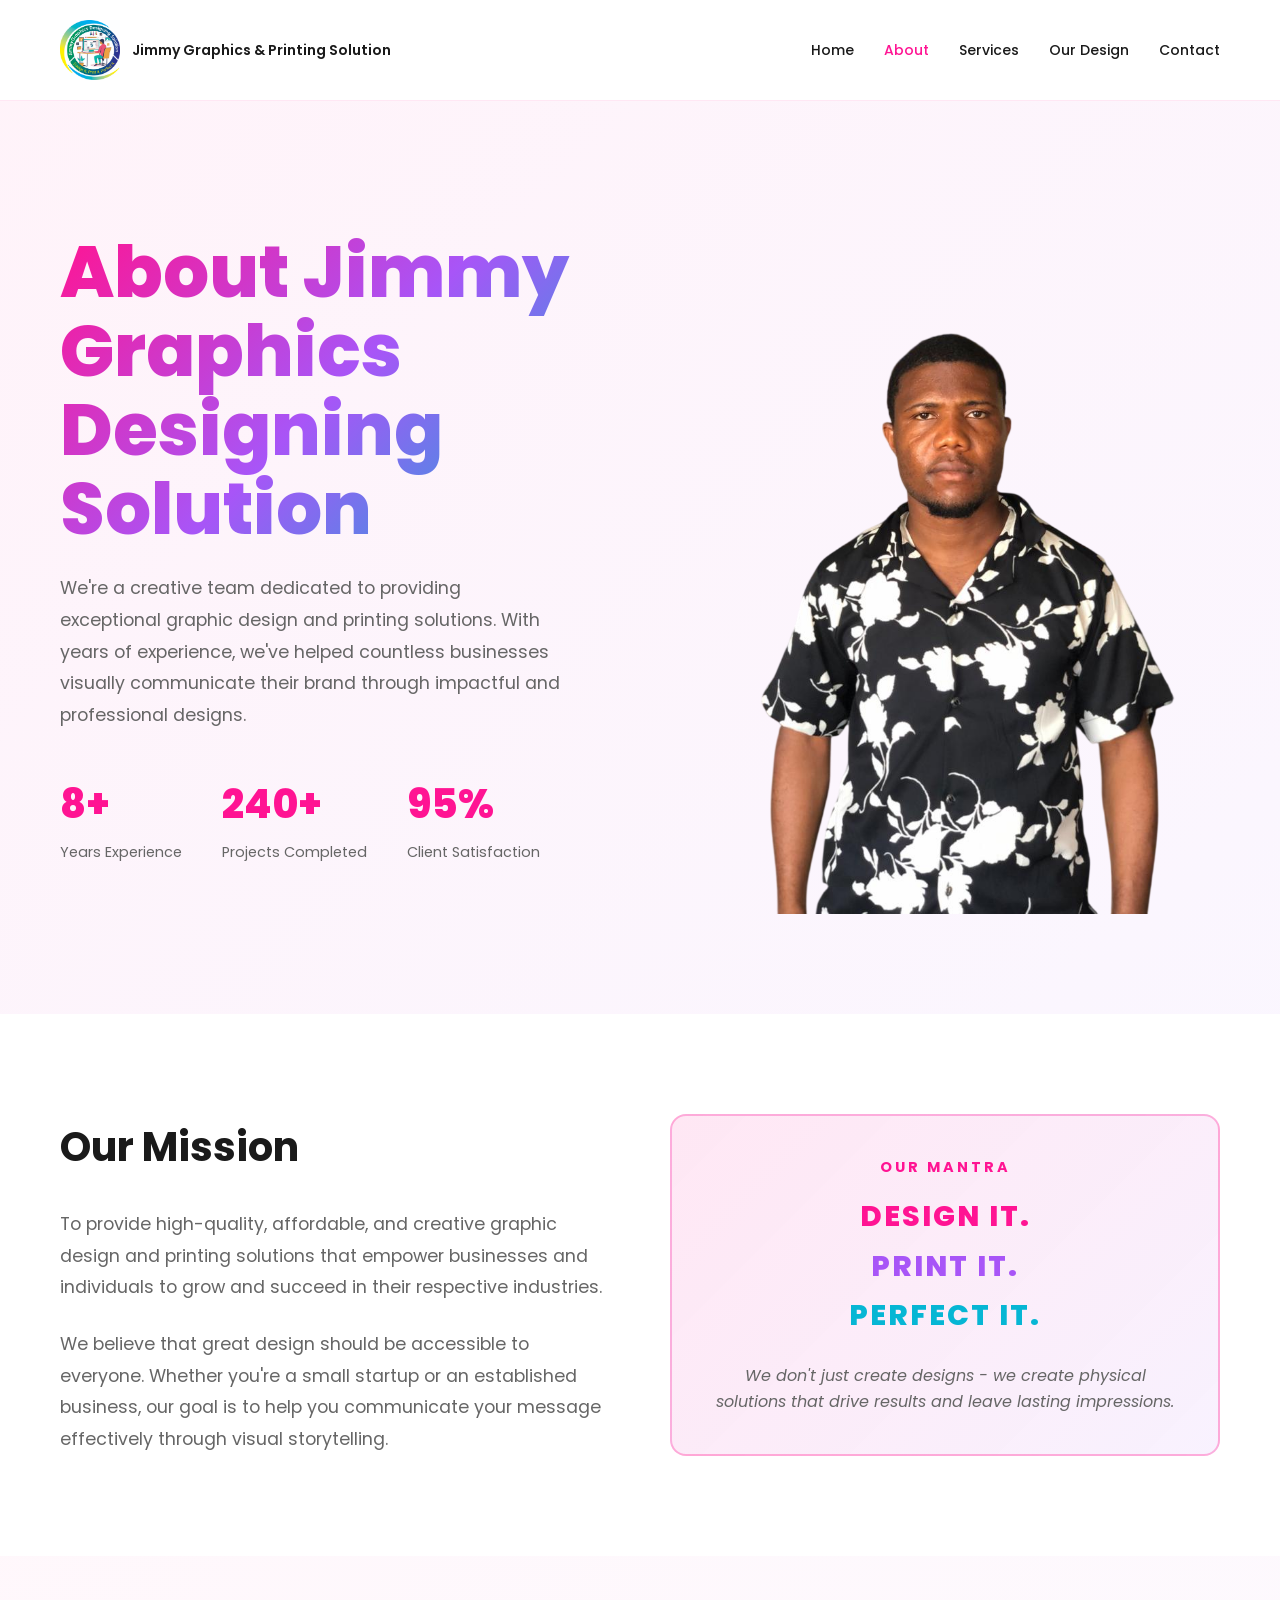
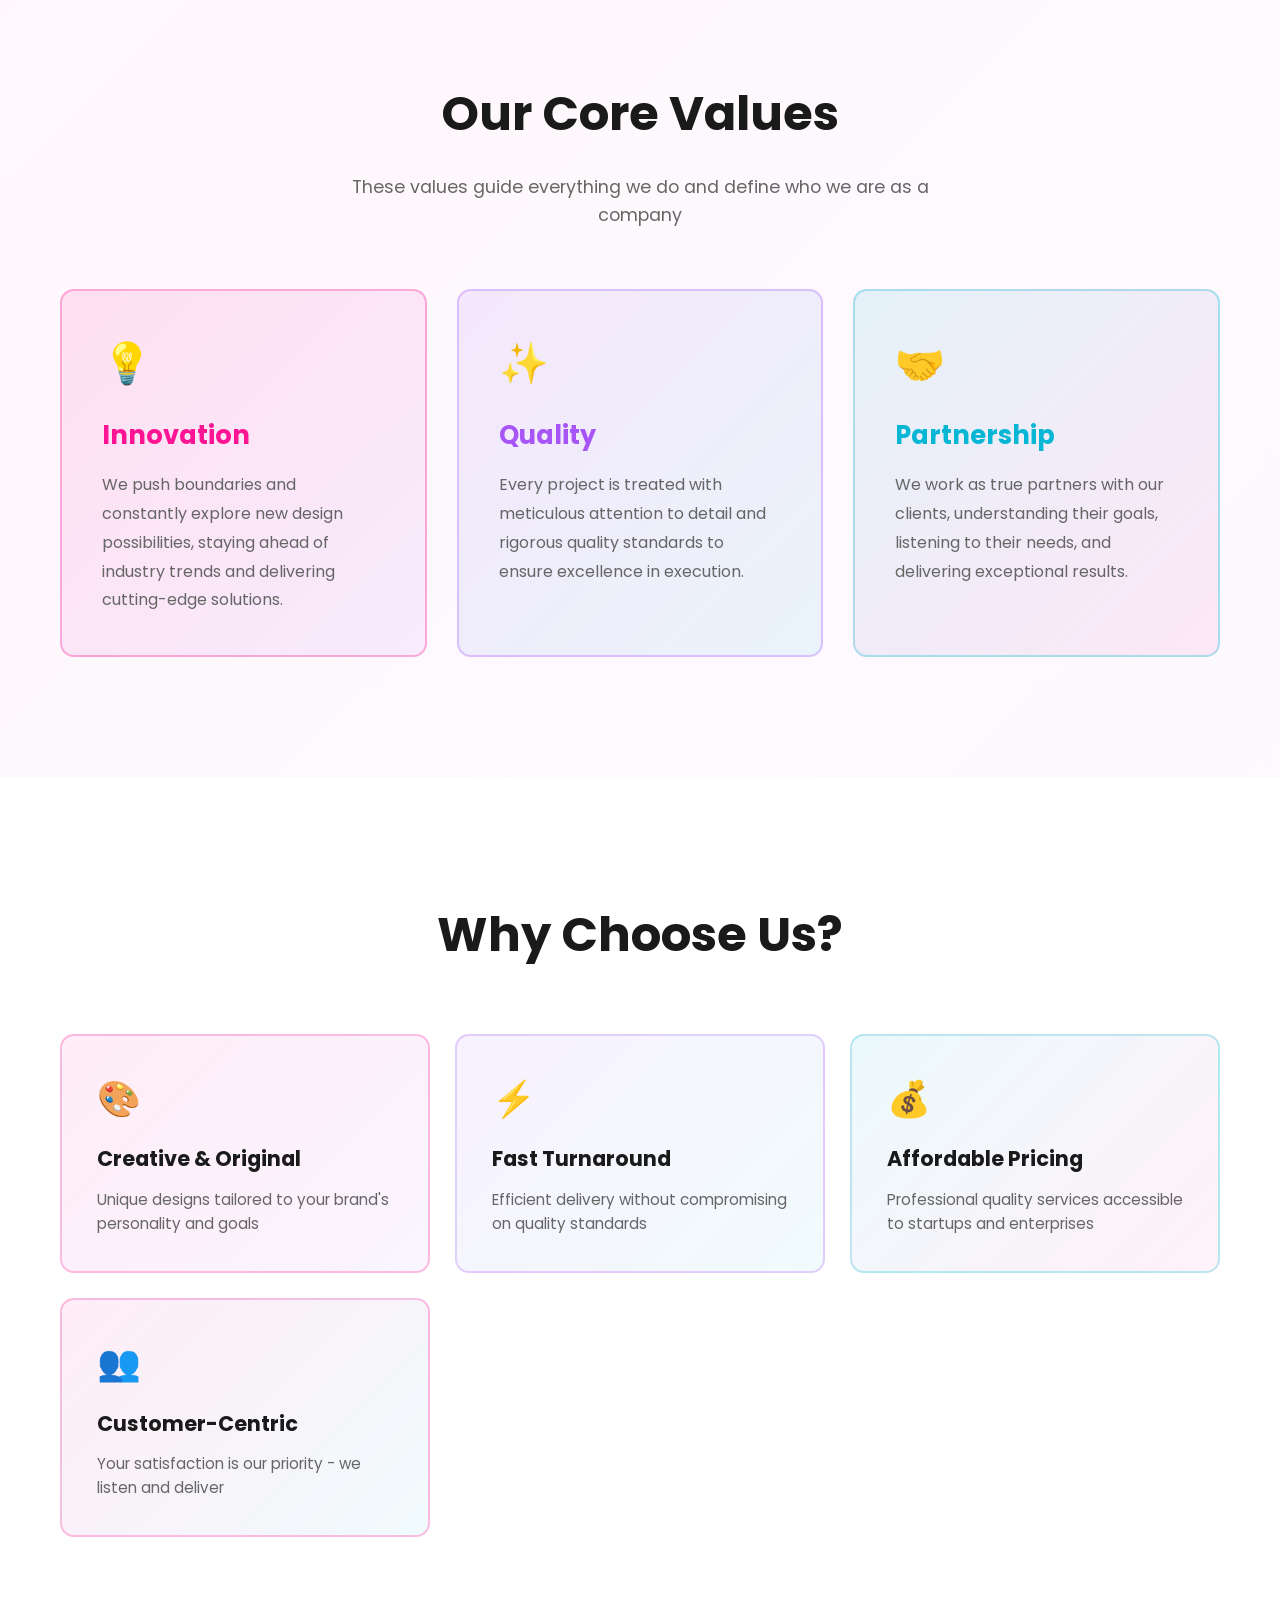
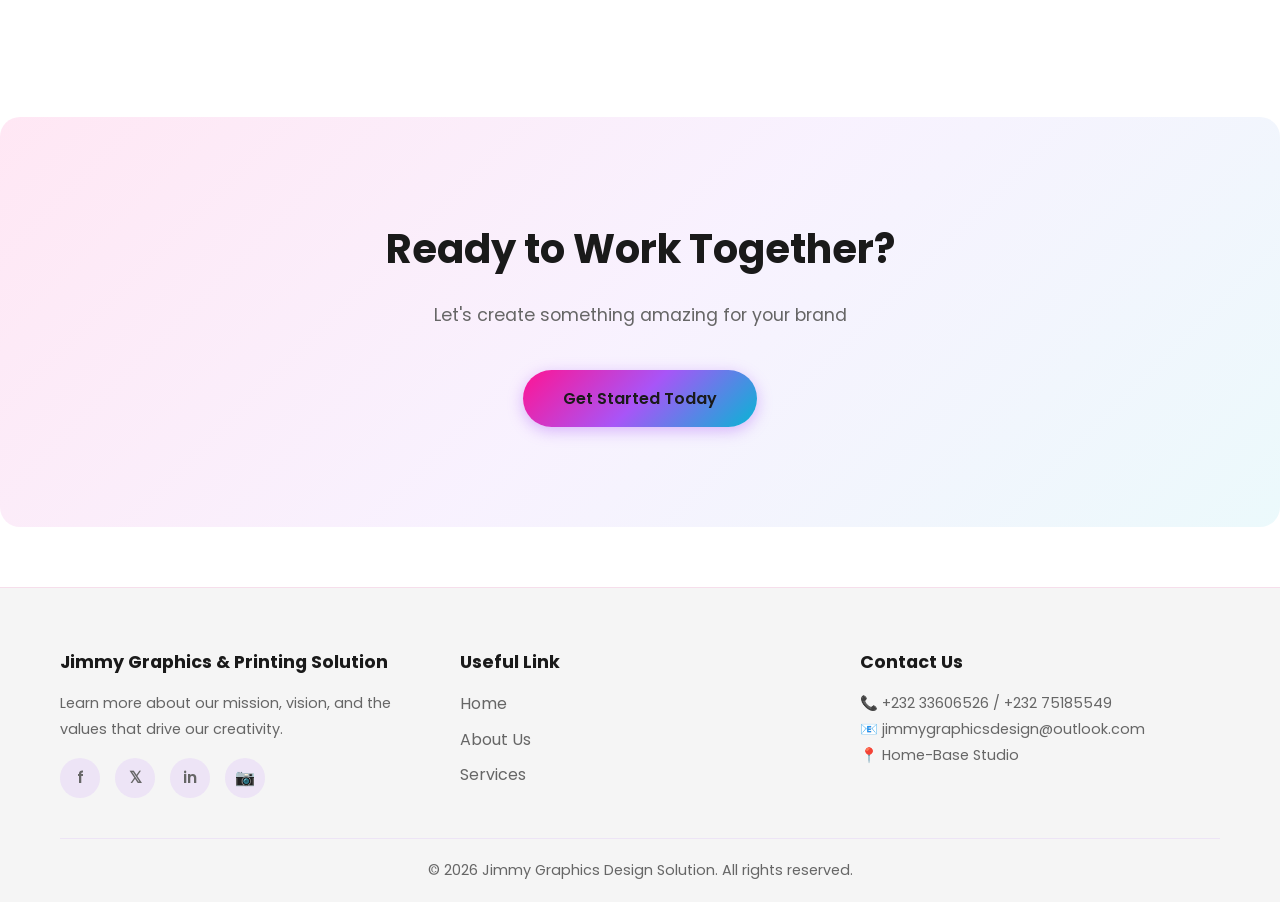
==== about.html @ 613e9c8d "update" ====
<!DOCTYPE html>
<html lang="en">
<head>
    <meta charset="UTF-8" />
    <meta name="viewport" content="width=device-width, initial-scale=1.0" />
    <title>About Us - Jimmy Graphics Designing Solution</title>
    <link rel="stylesheet" href="css/style.css" />
     <link rel="shortcut icon" href="images/favicon.ico" type="image/x-icon">
</head>
<body>
    <!-- Header -->
    <header class="header">
        <div class="container nav-container">
            <div style="display: flex; align-items: center; gap: 12px;">
                <a href="home.html" class="logo"><img src="images/Logo.jpeg" alt="Jimmy Graphics Designing Solution" style="height: 60px; width: auto;"></a>
                <span style="font-weight: 600; font-size: 14px; color: var(--text-light);">Jimmy Graphics & Printing Solution</span>
            </div>
            <nav>
                <ul class="nav-links">
                    <li><a href="home.html">Home</a></li>
                    <li><a href="about.html" class="active">About</a></li>
                    <li><a href="services.html">Services</a></li>
                    <li><a href="Our Design.html">Our Design</a></li>
                    <li><a href="contact.html">Contact</a></li>
                </ul>
            </nav>
            <div class="hamburger">
                <span></span>
                <span></span>
                <span></span>
            </div>
        </div>
    </header>

    <main>
        <!-- About Hero Section -->
        <section class="hero bg-gradient-soft">
            <div class="container hero-container">
                <div class="hero-content">
                    <h1 class="logo" style="-webkit-text-fill-color: transparent;">About Jimmy Graphics Designing Solution</h1>
                    <p>We're a creative team dedicated to providing exceptional graphic design and printing solutions. With years of experience, we've helped countless businesses visually communicate their brand through impactful and professional designs.</p>
                    <div class="hero-stats">
                        <div class="stat">
                            <span class="stat-number">8+</span>
                            <span class="stat-label">Years Experience</span>
                        </div>
                        <div class="stat">
                            <span class="stat-number">240+</span>
                            <span class="stat-label">Projects Completed</span>
                        </div>
                        <div class="stat">
                            <span class="stat-number">95%</span>
                            <span class="stat-label">Client Satisfaction</span>
                        </div>
                    </div>
                </div>
                <div class="hero-image" style="animation: bounce 3s ease-in-out infinite;">
                    <img src="images/about.png" alt="Happy Client">
                                    <style>
                    @keyframes bounce {
                        0%, 100% { transform: translateY(0); }
                        50% { transform: translateY(-20px); }
                    }
                </style>
                </div>
            </div>
        </section>

        <!-- Mission & Vision Section -->
        <section class="section-padding">
            <div class="container">
                <div class="grid-2-col">
                    <div>
                        <h2 style="font-size: 2.5rem; margin-bottom: 30px; color: var(--text-light);">Our Mission</h2>
                        <p style="color: var(--text-muted); font-size: 1.1rem; line-height: 1.8; margin-bottom: 25px;">To provide high-quality, affordable, and creative graphic design and printing solutions that empower businesses and individuals to grow and succeed in their respective industries.</p>
                        <p style="color: var(--text-muted); font-size: 1.1rem; line-height: 1.8;">We believe that great design should be accessible to everyone. Whether you're a small startup or an established business, our goal is to help you communicate your message effectively through visual storytelling.</p>
                    </div>
                    <div class="about-card-1 card-vibrant" style="text-align: center;">
                        <span style="color: #ff1493; font-weight: 700; text-transform: uppercase; font-size: 0.9rem; letter-spacing: 3px; display: block; margin-bottom: 20px;">Our Mantra</span>
                        <div class="mantra-container">
                            <div class="mantra-item" style="color: #ff1493;">Design it.</div>
                            <div class="mantra-item" style="color: #a855f7;">Print it.</div>
                            <div class="mantra-item" style="color: #06b6d4;">Perfect it.</div>
                        </div>
                        <p style="margin-top: 30px; color: var(--text-muted); font-style: italic;">We don't just create designs - we create physical solutions that drive results and leave lasting impressions.</p>
                    </div>
                </div>
            </div>
        </section>

        <!-- Values Section -->
        <section style="padding: 120px 0; background: linear-gradient(135deg, rgba(255, 20, 147, 0.03), rgba(168, 85, 247, 0.03));">
            <div class="container">
                <h2 style="font-size: 3rem; margin-bottom: 20px; text-align: center; color: var(--text-light);">Our Core Values</h2>
                <p style="text-align: center; color: var(--text-muted); font-size: 1.1rem; max-width: 600px; margin: 0 auto 60px;">These values guide everything we do and define who we are as a company</p>
                <div style="display: grid; grid-template-columns: repeat(auto-fit, minmax(320px, 1fr)); gap: 30px;">
                    <div style="padding: 40px; background: linear-gradient(135deg, rgba(255, 20, 147, 0.1), rgba(168, 85, 247, 0.08)); border: 2px solid rgba(255, 20, 147, 0.3); border-radius: 14px;">
                        <div style="font-size: 2.5rem; margin-bottom: 20px;">💡</div>
                        <h3 style="font-size: 1.6rem; margin-bottom: 15px; color: #ff1493; font-weight: 700;">Innovation</h3>
                        <p style="color: var(--text-muted); line-height: 1.8;">We push boundaries and constantly explore new design possibilities, staying ahead of industry trends and delivering cutting-edge solutions.</p>
                    </div>
                    <div style="padding: 40px; background: linear-gradient(135deg, rgba(168, 85, 247, 0.1), rgba(6, 182, 212, 0.08)); border: 2px solid rgba(168, 85, 247, 0.3); border-radius: 14px;">
                        <div style="font-size: 2.5rem; margin-bottom: 20px;">✨</div>
                        <h3 style="font-size: 1.6rem; margin-bottom: 15px; color: #a855f7; font-weight: 700;">Quality</h3>
                        <p style="color: var(--text-muted); line-height: 1.8;">Every project is treated with meticulous attention to detail and rigorous quality standards to ensure excellence in execution.</p>
                    </div>
                    <div style="padding: 40px; background: linear-gradient(135deg, rgba(6, 182, 212, 0.1), rgba(255, 20, 147, 0.08)); border: 2px solid rgba(6, 182, 212, 0.3); border-radius: 14px;">
                        <div style="font-size: 2.5rem; margin-bottom: 20px;">🤝</div>
                        <h3 style="font-size: 1.6rem; margin-bottom: 15px; color: #06b6d4; font-weight: 700;">Partnership</h3>
                        <p style="color: var(--text-muted); line-height: 1.8;">We work as true partners with our clients, understanding their goals, listening to their needs, and delivering exceptional results.</p>
                    </div>
                </div>
            </div>
        </section>

        <!-- Why Choose Us Section -->
        <section style="padding: 120px 0;">
            <div class="container">
                <h2 style="font-size: 3rem; margin-bottom: 60px; text-align: center; color: var(--text-light);">Why Choose Us?</h2>
                <div style="display: grid; grid-template-columns: repeat(auto-fit, minmax(280px, 1fr)); gap: 25px;">
                    <div style="padding: 35px; background: linear-gradient(135deg, rgba(255, 20, 147, 0.08), rgba(168, 85, 247, 0.06)); border: 2px solid rgba(255, 20, 147, 0.25); border-radius: 14px; transition: all 0.3s ease;" class="benefit-card">
                        <div style="font-size: 2.2rem; margin-bottom: 15px;">🎨</div>
                        <h3 style="font-size: 1.3rem; margin-bottom: 12px; color: var(--text-light); font-weight: 700;">Creative & Original</h3>
                        <p style="color: var(--text-muted); font-size: 0.95rem;">Unique designs tailored to your brand's personality and goals</p>
                    </div>
                    <div style="padding: 35px; background: linear-gradient(135deg, rgba(168, 85, 247, 0.08), rgba(6, 182, 212, 0.06)); border: 2px solid rgba(168, 85, 247, 0.25); border-radius: 14px; transition: all 0.3s ease;" class="benefit-card">
                        <div style="font-size: 2.2rem; margin-bottom: 15px;">⚡</div>
                        <h3 style="font-size: 1.3rem; margin-bottom: 12px; color: var(--text-light); font-weight: 700;">Fast Turnaround</h3>
                        <p style="color: var(--text-muted); font-size: 0.95rem;">Efficient delivery without compromising on quality standards</p>
                    </div>
                    <div style="padding: 35px; background: linear-gradient(135deg, rgba(6, 182, 212, 0.08), rgba(255, 20, 147, 0.06)); border: 2px solid rgba(6, 182, 212, 0.25); border-radius: 14px; transition: all 0.3s ease;" class="benefit-card">
                        <div style="font-size: 2.2rem; margin-bottom: 15px;">💰</div>
                        <h3 style="font-size: 1.3rem; margin-bottom: 12px; color: var(--text-light); font-weight: 700;">Affordable Pricing</h3>
                        <p style="color: var(--text-muted); font-size: 0.95rem;">Professional quality services accessible to startups and enterprises</p>
                    </div>
                    <div style="padding: 35px; background: linear-gradient(135deg, rgba(255, 20, 147, 0.08), rgba(6, 182, 212, 0.06)); border: 2px solid rgba(255, 20, 147, 0.25); border-radius: 14px; transition: all 0.3s ease;" class="benefit-card">
                        <div style="font-size: 2.2rem; margin-bottom: 15px;">👥</div>
                        <h3 style="font-size: 1.3rem; margin-bottom: 12px; color: var(--text-light); font-weight: 700;">Customer-Centric</h3>
                        <p style="color: var(--text-muted); font-size: 0.95rem;">Your satisfaction is our priority - we listen and deliver</p>
                    </div>
                </div>
            </div>
        </section>

        <!-- CTA Section -->
        <section style="padding: 100px 0; background: linear-gradient(135deg, rgba(255, 20, 147, 0.1), rgba(168, 85, 247, 0.08), rgba(6, 182, 212, 0.08)); border-radius: 20px; margin: 60px 0;">
            <div class="container" style="text-align: center;">
                <h2 style="font-size: 2.5rem; margin-bottom: 20px; color: var(--text-light);">Ready to Work Together?</h2>
                <p style="color: var(--text-muted); font-size: 1.1rem; margin-bottom: 40px;">Let's create something amazing for your brand</p>
                <a href="contact.html" class="btn btn-primary" style="padding: 16px 40px; font-size: 1rem;">Get Started Today</a>
            </div>
        </section>

        <style>
            .benefit-card:hover {
                transform: translateY(-8px);
                box-shadow: 0 15px 40px rgba(168, 85, 247, 0.15);
            }
        </style>
    </main>

    <!-- Footer -->
    <footer class="footer">
        <div class="container">
            <div class="footer-content">
                <div class="footer-section">
                    <h4>Jimmy Graphics & Printing Solution</h4>
                    <p>Learn more about our mission, vision, and the values that drive our creativity.</p>
                    <div class="social-links">
                        <a href="https://www.facebook.com/share/17SRiYY8ro/?mibextid=wwXIfr" title="Facebook" target="_blank">f</a>
                        <a href="#" title="Twitter">𝕏</a>
                        <a href="#" title="LinkedIn">in</a>
                        <a href="#" title="Instagram">📷</a>
                    </div>
                </div>
                <div class="footer-section">
                    <h4>Useful Link</h4>
                    <ul>
                        <li><a href="home.html">Home</a></li>
                        <li><a href="about.html">About Us</a></li>
                        <li><a href="services.html">Services</a></li>
                    </ul>
                </div>
                <div class="footer-section">
                    <h4>Contact Us</h4>
                    <p>📞 +232 33606526 / +232 75185549<br>📧 jimmygraphicsdesign@outlook.com <br>📍 Home-Base Studio</p>
                </div>
            </div>
            <div class="footer-bottom">
                <p>&copy; 2026 Jimmy Graphics Design Solution. All rights reserved.</p>
            </div>
        </div>
    </footer>

    <script src="js/script.js"></script>
</body>
</html>
---- css/style.css ----
@import url("https://fonts.googleapis.com/css2?family=Poppins:wght@300;400;500;600;700;800&display=swap");

html {
  scroll-behavior: smooth;
}

:root {
  --primary-pink: #ff1493;
  --primary-purple: #a855f7;
  --dark-bg: #ffffff;
  --dark-bg-secondary: #f5f5f5;
  --text-light: #1a1a1a;
  --text-muted: #666666;
  --gradient-primary: linear-gradient(135deg, #ff1493, #a855f7, #06b6d4);
  --gradient-primary: linear-gradient(135deg, #ff1493, #a855f7, #06b6d4);
  --shadow-md: 0 10px 30px rgba(168, 85, 247, 0.15);
  --radius-md: 12px;
  --radius-lg: 20px;
  --radius-full: 9999px;
  --transition: all 0.3s ease;
}

* {
  margin: 0;
  padding: 0;
  box-sizing: border-box;
}

body {
  font-family: "Poppins", sans-serif;
  background-color: var(--dark-bg);
  color: var(--text-light);
  line-height: 1.6;
  overflow-x: hidden;
}

a {
  text-decoration: none;
  color: inherit;
  transition: var(--transition);
}

ul,
li {
  list-style: none;
}

img {
  max-width: 100%;
  height: auto;
  display: block;
}

.container {
  max-width: 1200px;
  margin: 0 auto;
  padding: 0 20px;
}

/* Buttons */
.btn {
  display: inline-block;
  padding: 12px 30px;
  border-radius: var(--radius-full);
  font-weight: 600;
  cursor: pointer;
  border: none;
  transition: var(--transition);
  text-align: center;
  font-size: 14px;
}

.btn-primary {
  background: var(--gradient-primary);
  color: var(--white);
  box-shadow: 0 4px 15px rgba(168, 85, 247, 0.4);
}

.btn-primary:hover {
  transform: translateY(-2px);
  box-shadow: 0 6px 25px rgba(168, 85, 247, 0.6);
}

/* Header */
.header {
  background-color: var(--dark-bg);
  padding: 20px 0;
  position: sticky;
  top: 0;
  z-index: 1000;
  border-bottom: 1px solid rgba(255, 20, 147, 0.1);
}

.nav-container {
  display: flex;
  justify-content: space-between;
  align-items: center;
}

.logo {
  font-size: 28px;
  font-weight: 800;
  background: var(--gradient-primary);
  -webkit-background-clip: text;
  -webkit-text-fill-color: transparent;
  background-clip: text;
}

.logo img {
  height: 60px;
  width: auto;
  display: block;
  transition: var(--transition);
}

.logo:hover img {
  transform: scale(1.05);
}

nav ul {
  display: flex;
  gap: 30px;
  align-items: center;
}

nav a {
  color: var(--text-light);
  font-weight: 500;
  transition: var(--transition);
  font-size: 14px;
}

nav a:hover,
nav a.active {
  color: var(--primary-pink);
}

.hamburger {
  display: none;
  flex-direction: column;
  gap: 6px;
  cursor: pointer;
}

.hamburger span {
  width: 25px;
  height: 3px;
  background: var(--text-light);
  border-radius: 2px;
  transition: var(--transition);
}

@media (max-width: 768px) {
  .hamburger {
    display: flex;
    z-index: 2001;
  }

  .hamburger.active span:nth-child(1) {
    transform: translateY(9px) rotate(45deg);
  }

  .hamburger.active span:nth-child(2) {
    opacity: 0;
  }

  .hamburger.active span:nth-child(3) {
    transform: translateY(-9px) rotate(-45deg);
  }

  nav {
    position: fixed;
    top: 0;
    left: 0;
    width: 100%;
    height: 100vh;
    background: var(--gradient-primary);
    clip-path: circle(0% at top right);
    transition: clip-path 0.6s cubic-bezier(0.77, 0, 0.175, 1);
    display: flex;
    justify-content: center;
    align-items: center;
    z-index: 2000;
  }

  nav.active {
    clip-path: circle(150% at top right);
  }

  nav ul {
    flex-direction: column;
    gap: 30px;
    text-align: center;
  }

  nav a {
    color: #ffffff;
    font-size: 2rem;
    font-weight: 700;
    opacity: 0;
    transform: translateY(20px);
    transition: all 0.4s ease;
  }

  nav.active a {
    opacity: 1;
    transform: translateY(0);
  }

  nav.active li:nth-child(1) a {
    transition-delay: 0.2s;
  }

  nav.active li:nth-child(2) a {
    transition-delay: 0.3s;
  }

  nav.active li:nth-child(3) a {
    transition-delay: 0.4s;
  }

  nav.active li:nth-child(4) a {
    transition-delay: 0.5s;
  }

  nav.active li:nth-child(5) a {
    transition-delay: 0.6s;
  }
}

/* Hero Section */
.hero {
  position: relative;
  padding: 80px 0 100px;
  overflow: hidden;
}

.hero-container {
  display: flex;
  align-items: center;
  gap: 60px;
}

.hero-content {
  flex: 1;
}

.hero-content h1 {
  font-size: 4.5rem;
  font-weight: 800;
  line-height: 1.1;
  margin-bottom: 25px;
  color: var(--white);
}

.hero-content h1 span {
  background: var(--gradient-primary);
  -webkit-background-clip: text;
  -webkit-text-fill-color: transparent;
  background-clip: text;
}

.hero-content p {
  font-size: 1.1rem;
  color: var(--text-muted);
  margin-bottom: 30px;
  max-width: 500px;
  line-height: 1.8;
}

.hero-stats {
  display: flex;
  gap: 40px;
  margin-top: 40px;
}

.stat {
  display: flex;
  flex-direction: column;
}

.stat-number {
  font-size: 2.5rem;
  font-weight: 800;
  color: var(--primary-pink);
}

.stat-label {
  color: var(--text-muted);
  font-size: 0.9rem;
  margin-top: 5px;
}

.hero-image {
  flex: 1;
  position: relative;
  display: flex;
  justify-content: center;
  align-items: center;
}

.colorful-head {
  width: 300px;
  height: 300px;
  background: linear-gradient(135deg, #ff1493 0%, #a855f7 50%, #06b6d4 100%);
  border-radius: 50%;
  filter: blur(1px);
  animation: float 6s ease-in-out infinite;
  box-shadow: 0 0 80px rgba(168, 85, 247, 0.5), 0 0 160px rgba(255, 20, 147, 0.3);
}

@keyframes float {

  0%,
  100% {
    transform: translateY(0);
  }

  50% {
    transform: translateY(-30px);
  }
}

@media (max-width: 1024px) {
  .hero-container {
    flex-direction: column-reverse;
    gap: 40px;
  }

  .hero-content h1 {
    font-size: 3rem;
  }

  .colorful-head {
    width: 250px;
    height: 250px;
  }
}

/* Services Nav */
.services-nav {
  padding: 40px 0;
  border-top: 1px solid rgba(255, 20, 147, 0.1);
  border-bottom: 1px solid rgba(255, 20, 147, 0.1);
}

.nav-items {
  display: flex;
  justify-content: center;
  flex-wrap: wrap;
  gap: 20px;
}

.nav-item {
  color: var(--text-muted);
  font-weight: 500;
  font-size: 14px;
  padding: 8px 16px;
  border-radius: var(--radius-full);
  cursor: pointer;
  transition: var(--transition);
}

.nav-item.active {
  color: var(--primary-pink);
  background: rgba(255, 20, 147, 0.1);
}

/* Services Section */
.services {
  padding: 100px 0;
}

.services h2 {
  font-size: 3rem;
  font-weight: 800;
  margin-bottom: 50px;
  text-align: center;
  color: var(--white);
}

.service-card {
  display: grid;
  grid-template-columns: 1fr 1fr;
  gap: 60px;
  align-items: center;
}

.service-content h3 {
  font-size: 2.5rem;
  font-weight: 700;
  margin-bottom: 20px;
  color: var(--white);
}

.service-content p {
  color: var(--text-muted);
  font-size: 1.05rem;
  margin-bottom: 30px;
  line-height: 1.8;
}

.service-features {
  display: flex;
  flex-direction: column;
  gap: 15px;
  margin: 30px 0;
}

.feature {
  display: flex;
  gap: 12px;
  align-items: flex-start;
}

.feature-icon {
  color: var(--primary-pink);
  font-weight: 700;
  font-size: 1.2rem;
  flex-shrink: 0;
}

.feature span {
  color: var(--text-light);
}

.learn-more {
  display: inline-block;
  color: var(--primary-pink);
  font-weight: 600;
  margin-top: 10px;
  transition: var(--transition);
}

.learn-more:hover {
  gap: 5px;
}

.service-image {
  display: flex;
  justify-content: center;
}

.ui-mockup {
  width: 100%;
  max-width: 400px;
  aspect-ratio: 1;
  background: linear-gradient(135deg, #ff1493, #a855f7);
  border-radius: var(--radius-lg);
  position: relative;
  box-shadow: 0 20px 60px rgba(168, 85, 247, 0.3);
}

@media (max-width: 768px) {
  .service-card {
    grid-template-columns: 1fr;
  }
}

/* Stats Section */
.stats-section {
  padding: 80px 0;
  background: rgba(168, 85, 247, 0.05);
  border: 1px solid rgba(168, 85, 247, 0.1);
  border-radius: var(--radius-lg);
  margin: 100px 0;
}

.stats-grid {
  display: grid;
  grid-template-columns: repeat(4, 1fr);
  gap: 30px;
  text-align: center;
}

.stats-item h3 {
  font-size: 2.5rem;
  font-weight: 800;
  background: var(--gradient-primary);
  -webkit-background-clip: text;
  -webkit-text-fill-color: transparent;
  background-clip: text;
  margin-bottom: 10px;
}

.stats-item p {
  color: var(--text-muted);
  font-size: 0.95rem;
}

@media (max-width: 768px) {
  .stats-grid {
    grid-template-columns: repeat(2, 1fr);
  }
}

/* Testimonials */
.testimonials {
  padding: 100px 0;
  background: rgba(108, 99, 255, 0.03);
  /* Soft brand contrast */
  overflow: hidden;
}

.testimonials-header {
  text-align: center;
  margin-bottom: 60px;
}

.testimonials-header h2 {
  font-size: 3rem;
  font-weight: 800;
  color: var(--text-light);
  margin-bottom: 15px;
}

.testimonials-subtitle {
  color: var(--text-muted);
  font-size: 1.1rem;
  max-width: 650px;
  margin: 0 auto;
  line-height: 1.6;
}

/* Animations */
.fade-up {
  opacity: 0;
  transform: translateY(30px);
  transition: all 0.8s cubic-bezier(0.25, 0.46, 0.45, 0.94);
}

.fade-up.visible {
  opacity: 1;
  transform: translateY(0);
}

/* Carousel Layout */
.testimonial-carousel-wrapper {
  position: relative;
  max-width: 1200px;
  margin: 0 auto;
  padding: 0 50px;
}

.carousel-viewport {
  overflow: hidden;
}

.carousel-track {
  display: flex;
  transition: transform 0.6s cubic-bezier(0.645, 0.045, 0.355, 1);
  will-change: transform;
}

.testimonial-card-v2 {
  flex: 0 0 33.333%;
  /* Default Desktop: 3 cards */
  padding: 20px;
  box-sizing: border-box;
  display: flex;
  flex-direction: column;
  transition: transform 0.4s ease;
}

.testimonial-card-v2:hover {
  transform: translateY(-10px);
}

.testimonial-card-v2 .inner {
  background: white;
  padding: 40px 30px;
  border-radius: 24px;
  border: 1px solid rgba(108, 99, 255, 0.1);
  box-shadow: 0 15px 40px rgba(0, 0, 0, 0.05);
  height: 100%;
  display: flex;
  flex-direction: column;
}

/* Card Content Styling */
.testimonial-card-v2 .stars {
  color: #ffb400;
  /* Authority Gold */
  font-size: 1.2rem;
  margin-bottom: 20px;
}

.testimonial-card-v2 .feedback {
  font-size: 1rem;
  line-height: 1.8;
  color: var(--text-light);
  font-style: italic;
  margin-bottom: 25px;
  flex-grow: 1;
}

.client-info {
  display: flex;
  align-items: center;
  gap: 15px;
  border-top: 1px solid rgba(108, 99, 255, 0.08);
  padding-top: 20px;
}

.client-avatar {
  width: 50px;
  height: 50px;
  background: var(--gradient-primary);
  border-radius: 50%;
  display: flex;
  align-items: center;
  justify-content: center;
  font-size: 1.5rem;
  color: white;
  box-shadow: 0 8px 15px rgba(255, 20, 147, 0.2);
  overflow: hidden;
  /* Ensure image doesn't bleed out */
  border: 2px solid white;
  /* Clean border for the photo */
}

.client-avatar img {
  width: 100%;
  height: 100%;
  object-fit: cover;
  /* Professional cropping */
}

.client-details h4 {
  font-size: 1.05rem;
  font-weight: 700;
  color: var(--text-light);
  margin-bottom: 2px;
}

.client-details span {
  font-size: 0.85rem;
  color: var(--text-muted);
  font-weight: 500;
}

/* Navigation Controls */
.carousel-controls {
  margin-top: 40px;
  display: flex;
  align-items: center;
  justify-content: center;
  gap: 30px;
}

.nav-btn {
  width: 50px;
  height: 50px;
  border-radius: 50%;
  border: 1px solid rgba(108, 99, 255, 0.2);
  background: white;
  color: var(--primary-pink);
  font-size: 1.2rem;
  cursor: pointer;
  display: flex;
  align-items: center;
  justify-content: center;
  transition: all 0.3s ease;
  box-shadow: 0 5px 15px rgba(0, 0, 0, 0.05);
}

.nav-btn:hover {
  background: var(--gradient-primary);
  color: white;
  border-color: transparent;
  transform: scale(1.1);
}

.carousel-dots {
  display: flex;
  gap: 12px;
}

.carousel-dot {
  width: 10px;
  height: 10px;
  border-radius: 50%;
  background: rgba(108, 99, 255, 0.2);
  cursor: pointer;
  transition: all 0.3s ease;
}

.carousel-dot.active {
  background: var(--primary-pink);
  width: 30px;
  border-radius: 10px;
}

/* Response Media Queries */
@media (max-width: 1024px) {
  .testimonial-card-v2 {
    flex: 0 0 50%;
    /* Tablet: 2 cards */
  }
}

@media (max-width: 768px) {
  .testimonial-card-v2 {
    flex: 0 0 100%;
    /* Mobile: 1 card */
  }

  .testimonial-carousel-wrapper {
    padding: 0 20px;
  }

  .testimonials-header h2 {
    font-size: 2.2rem;
  }
}

background: linear-gradient(135deg, rgba(255, 20, 147, 0.15), rgba(168, 85, 247, 0.15));
border: 2px solid rgba(168, 85, 247, 0.3);
border-radius: 50%;
display: flex;
align-items: center;
justify-content: center;
font-size: 1.5rem;
flex-shrink: 0;
}

.testimonial-author h4 {
  color: var(--text-light);
  font-size: 0.95rem;
  font-weight: 700;
  margin-bottom: 3px;
}

.testimonial-author p {
  color: var(--text-muted);
  font-size: 0.82rem;
  margin: 0;
  font-style: normal;
}

/* ── Mobile Slider ── */
.testimonial-slider-wrapper {
  position: relative;
}

.testimonial-slider {
  display: flex;
  transition: transform 0.5s cubic-bezier(0.4, 0, 0.2, 1);
  overflow: hidden;
}

.testimonial-slide {
  min-width: 100%;
  padding: 0 5px;
}

/* Slider controls */
.slider-controls {
  display: flex;
  align-items: center;
  justify-content: center;
  gap: 20px;
  margin-top: 30px;
}

.slider-btn {
  width: 46px;
  height: 46px;
  border-radius: 50%;
  background: linear-gradient(135deg, #ff1493, #a855f7);
  color: #fff;
  border: none;
  font-size: 1.3rem;
  cursor: pointer;
  display: flex;
  align-items: center;
  justify-content: center;
  transition: var(--transition);
  box-shadow: 0 4px 15px rgba(168, 85, 247, 0.4);
}

.slider-btn:hover {
  transform: scale(1.1);
  box-shadow: 0 6px 20px rgba(168, 85, 247, 0.6);
}

.slider-dots {
  display: flex;
  gap: 10px;
}

.dot {
  width: 10px;
  height: 10px;
  border-radius: 50%;
  background: rgba(168, 85, 247, 0.25);
  cursor: pointer;
  transition: var(--transition);
}

.dot.active {
  background: #ff1493;
  transform: scale(1.3);
}

/* ── Responsive ── */
@media (max-width: 900px) {
  .desktop-grid {
    grid-template-columns: repeat(2, 1fr);
  }
}

@media (max-width: 640px) {
  .testimonials-header h2 {
    font-size: 2rem;
  }

  /* Switch to slider on mobile */
  .desktop-grid {
    display: none;
  }

  .mobile-slider {
    display: block;
  }
}



/* Footer */
.footer {
  background: var(--dark-bg-secondary);
  border-top: 1px solid rgba(255, 20, 147, 0.1);
  padding: 60px 0 20px;
}

.footer-content {
  display: grid;
  grid-template-columns: repeat(3, 1fr);
  gap: 40px;
  margin-bottom: 40px;
}

.footer-section h4 {
  color: var(--white);
  font-size: 1.1rem;
  margin-bottom: 15px;
}

.footer-section p {
  color: var(--text-muted);
  font-size: 0.9rem;
  line-height: 1.8;
}

.social-links {
  display: flex;
  gap: 15px;
  margin-top: 15px;
}

.social-links a {
  width: 40px;
  height: 40px;
  background: rgba(168, 85, 247, 0.1);
  border-radius: 50%;
  display: flex;
  align-items: center;
  justify-content: center;
  color: var(--primary-pink);
  font-weight: 600;
  transition: var(--transition);
}

.social-links a:hover {
  background: var(--primary-pink);
  color: var(--white);
}

.footer-section ul {
  display: flex;
  flex-direction: column;
  gap: 10px;
}

.footer-section a {
  color: var(--text-muted);
  transition: var(--transition);
}

.footer-section a:hover {
  color: var(--primary-pink);
}

.footer-bottom {
  text-align: center;
  padding-top: 20px;
  border-top: 1px solid rgba(168, 85, 247, 0.1);
  color: var(--text-muted);
  font-size: 0.9rem;
}

@media (max-width: 768px) {
  .footer-content {
    grid-template-columns: 1fr;
  }
}

/* Animations */
@keyframes slideInUp {
  from {
    opacity: 0;
    transform: translateY(30px);
  }

  to {
    opacity: 1;
    transform: translateY(0);
  }
}

@keyframes fadeIn {
  from {
    opacity: 0;
  }

  to {
    opacity: 1;
  }
}

@keyframes glow {

  0%,
  100% {
    box-shadow: 0 0 20px rgba(255, 20, 147, 0.3);
  }

  50% {
    box-shadow: 0 0 40px rgba(168, 85, 247, 0.5);
  }
}

.fade-in {
  opacity: 0;
  transform: translateY(30px);
  transition: opacity 0.6s ease-out, transform 0.6s ease-out;
}

.fade-in.visible {
  opacity: 1;
  transform: translateY(0);
}

/* Scroll Reveal */
.reveal {
  opacity: 0;
  transform: translateY(50px);
  transition: opacity 0.8s cubic-bezier(0.4, 0, 0.2, 1), transform 0.8s cubic-bezier(0.4, 0, 0.2, 1);
  will-change: opacity, transform;
}

.reveal-active {
  opacity: 1;
  transform: translateY(0);
}

/* Staggered Reveal for Grid Items */
.reveal.portfolio-card {
  transition-delay: calc(var(--delay, 0) * 0.1s);
}

/* Responsive adjustments */
@media (max-width: 1024px) {
  .hero-container {
    flex-direction: column;
  }

  h1 {
    font-size: 2.5rem !important;
  }
}

@media (max-width: 768px) {
  .nav-links {
    gap: 15px;
  }

  .hero {
    padding: 60px 0;
  }

  .hero-content h1 {
    font-size: 2.8rem !important;
  }

  .hero-stats {
    gap: 20px;
    flex-wrap: wrap;
    justify-content: center;
  }

  .stat-number {
    font-size: 2rem;
  }

  .services h2,
  .testimonials h2 {
    font-size: 2.5rem !important;
  }

  .service-card h3 {
    font-size: 2rem;
  }

  .stats-grid {
    grid-template-columns: repeat(2, 1fr);
    gap: 20px;
  }

  .stats-item h3 {
    font-size: 2rem;
  }

  .testimonials-grid {
    grid-template-columns: 1fr;
  }

  .footer-content {
    grid-template-columns: 1fr;
    text-align: center;
  }

  .social-links {
    justify-content: center;
  }
}

@media (max-width: 480px) {
  .hero-content h1 {
    font-size: 2.2rem !important;
  }

  .stat-number {
    font-size: 1.8rem;
  }

  .stats-grid {
    grid-template-columns: 1fr;
  }

  .container {
    padding: 0 15px;
  }
}

/* Large Screens (Plasma TV / Ultra-wide) */
@media (min-width: 1600px) {
  .container {
    max-width: 1400px;
  }

  body {
    font-size: 18px;
  }

  .hero-content h1 {
    font-size: 5.5rem;
  }
}

/* Utility Classes */
.section-padding {
  padding: 100px 0;
}

@media (max-width: 768px) {
  .section-padding {
    padding: 60px 0;
  }
}

.grid-2-col {
  display: grid;
  grid-template-columns: 1fr 1fr;
  gap: 60px;
  align-items: center;
}

.grid-3-col {
  display: grid;
  grid-template-columns: repeat(3, 1fr);
  gap: 30px;
}

@media (max-width: 992px) {

  .grid-2-col,
  .grid-3-col {
    grid-template-columns: 1fr;
    gap: 40px;
  }
}

.bg-gradient-soft {
  background: linear-gradient(135deg, rgba(255, 20, 147, 0.05), rgba(168, 85, 247, 0.05));
}

.card-vibrant {
  padding: 40px;
  border-radius: 16px;
  transition: var(--transition);
}

.card-vibrant:hover {
  transform: translateY(-10px);
  box-shadow: 0 20px 40px rgba(168, 85, 247, 0.15);
}

.about-card-1 {
  background: linear-gradient(135deg, rgba(255, 20, 147, 0.1), rgba(168, 85, 247, 0.08));
  border: 2px solid rgba(255, 20, 147, 0.3);
}

.about-card-2 {
  background: linear-gradient(135deg, rgba(168, 85, 247, 0.1), rgba(6, 182, 212, 0.08));
  border: 2px solid rgba(168, 85, 247, 0.3);
}

.about-card-3 {
  background: linear-gradient(135deg, rgba(6, 182, 212, 0.1), rgba(255, 20, 147, 0.08));
  border: 2px solid rgba(6, 182, 212, 0.3);
}

/* Printing Mantra Styles */
.mantra-container {
  display: flex;
  flex-direction: column;
  gap: 15px;
  margin-top: 20px;
}

.mantra-item {
  font-size: 1.8rem;
  font-weight: 800;
  text-transform: uppercase;
  letter-spacing: 2px;
  line-height: 1.2;
}

@media (max-width: 768px) {
  .mantra-item {
    font-size: 1.4rem;
  }

  .card-vibrant {
    padding: 30px 20px;
  }
}

/* Logo Loop (Marquee) */
.marquee-container {
  width: 100%;
  overflow: hidden;
  padding: 40px 0;
  background: rgba(168, 85, 247, 0.03);
  border-top: 1px solid rgba(255, 20, 147, 0.1);
  border-bottom: 1px solid rgba(255, 20, 147, 0.1);
}

.marquee-content {
  display: flex;
  width: max-content;
  gap: 60px;
  /* 60px Gap requested */
  animation: scrollLogo 30s linear infinite;
}

.marquee-item {
  height: 60px;
  /* 60px Height requested */
  display: flex;
  align-items: center;
  justify-content: center;
  font-size: 1.6rem;
  font-weight: 800;
  white-space: nowrap;
  background: var(--gradient-primary);
  -webkit-background-clip: text;
  -webkit-text-fill-color: transparent;
  background-clip: text;
  padding: 0 20px;
  text-transform: uppercase;
  letter-spacing: 2px;
}

@keyframes scrollLogo {
  0% {
    transform: translateX(0);
  }

  100% {
    transform: translateX(-50%);
  }
}

/* Contact Page Direct Actions */
.contact-actions-grid {
  display: grid;
  grid-template-columns: repeat(3, 1fr);
  gap: 25px;
  margin-bottom: 50px;
}

.action-card {
  display: flex;
  flex-direction: column;
  items-center;
  text-align: center;
  padding: 35px 25px;
  border-radius: 20px;
  background: white;
  border: 1px solid rgba(168, 85, 247, 0.1);
  box-shadow: 0 10px 30px rgba(0, 0, 0, 0.04);
  transition: all 0.4s cubic-bezier(0.175, 0.885, 0.32, 1.275);
  cursor: pointer;
  text-decoration: none !important;
}

.action-card:hover {
  transform: translateY(-12px);
  box-shadow: 0 20px 50px rgba(168, 85, 247, 0.2);
  border-color: var(--primary-pink);
}

.action-icon-bg {
  width: 70px;
  height: 70px;
  border-radius: 20px;
  background: var(--gradient-primary);
  display: flex;
  align-items: center;
  justify-content: center;
  font-size: 2.2rem;
  margin: 0 auto 20px;
  color: white;
  box-shadow: 0 8px 15px rgba(255, 20, 147, 0.3);
}

.action-title {
  font-size: 1.2rem;
  font-weight: 800;
  color: var(--text-light);
  margin-bottom: 8px;
}

.action-desc {
  font-size: 0.9rem;
  color: var(--text-muted);
}

@media (max-width: 992px) {
  .contact-actions-grid {
    grid-template-columns: repeat(2, 1fr);
  }
}

@media (max-width: 600px) {
  .contact-actions-grid {
    grid-template-columns: 1fr;
  }

  .action-card {
    padding: 25px;
  }
}

/* Form Styling Refinement */
.form-vibrant {
  background: white;
  padding: 50px;
  border-radius: 24px;
  border: 1px solid rgba(168, 85, 247, 0.15);
  box-shadow: 0 15px 40px rgba(0, 0, 0, 0.03);
}

@media (max-width: 768px) {
  .form-vibrant {
    padding: 30px 20px;
  }
}

/* About Page Hero v2 */
.about-hero-v2 {
  padding: 120px 0 80px;
  background: white;
  position: relative;
  overflow: hidden;
}

.about-hero-v2::before {
  content: '';
  position: absolute;
  top: 0;
  right: 0;
  width: 50%;
  height: 100%;
  background: rgba(108, 99, 255, 0.02);
  /* Pale purple tint */
  z-index: 0;
}

.badge {
  display: inline-block;
  padding: 8px 20px;
  background: rgba(108, 99, 255, 0.1);
  color: var(--primary-pink);
  border-radius: 50px;
  font-weight: 700;
  font-size: 0.85rem;
  letter-spacing: 1px;
  text-transform: uppercase;
  margin-bottom: 25px;
}

.hero-title {
  font-size: 3.8rem;
  font-weight: 800;
  color: var(--text-light);
  line-height: 1.1;
  margin-bottom: 25px;
}

.hero-desc {
  font-size: 1.15rem;
  color: var(--text-muted);
  line-height: 1.7;
  max-width: 550px;
  margin-bottom: 40px;
}

.hero-stats-new {
  display: flex;
  align-items: center;
  gap: 30px;
}

.stat-item {
  display: flex;
  flex-direction: column;
}

.stat-item .num {
  font-size: 1.8rem;
  font-weight: 800;
  color: var(--text-light);
}

.stat-item .lab {
  font-size: 0.9rem;
  color: var(--text-muted);
  font-weight: 500;
}

.stat-divider {
  width: 1px;
  height: 40px;
  background: rgba(0, 0, 0, 0.1);
}

.hero-image-wrapper {
  position: relative;
  z-index: 1;
}

.circle-bg {
  position: absolute;
  top: 50%;
  left: 50%;
  transform: translate(-50%, -50%);
  width: 110%;
  height: 110%;
  background: radial-gradient(circle, rgba(255, 180, 0, 0.1) 0%, rgba(255, 20, 147, 0.05) 70%);
  border-radius: 50%;
  z-index: -1;
  animation: pulseCircles 6s infinite alternate;
}

@keyframes pulseCircles {
  0% {
    transform: translate(-50%, -50%) scale(0.95);
    opacity: 0.5;
  }

  100% {
    transform: translate(-50%, -50%) scale(1.05);
    opacity: 0.8;
  }
}

.hero-image-wrapper img {
  width: 100%;
  max-width: 600px;
  display: block;
  z-index: 2;
  filter: drop-shadow(0 20px 40px rgba(0, 0, 0, 0.1));
}

@media (max-width: 992px) {
  .hero-title {
    font-size: 3rem;
  }

  .about-hero-v2 {
    padding: 80px 0;
  }
}

@media (max-width: 768px) {
  .hero-title {
    font-size: 2.5rem;
  }

  .hero-stats-new {
    flex-direction: column;
    align-items: flex-start;
    gap: 20px;
  }

  .stat-divider {
    display: none;
  }
}
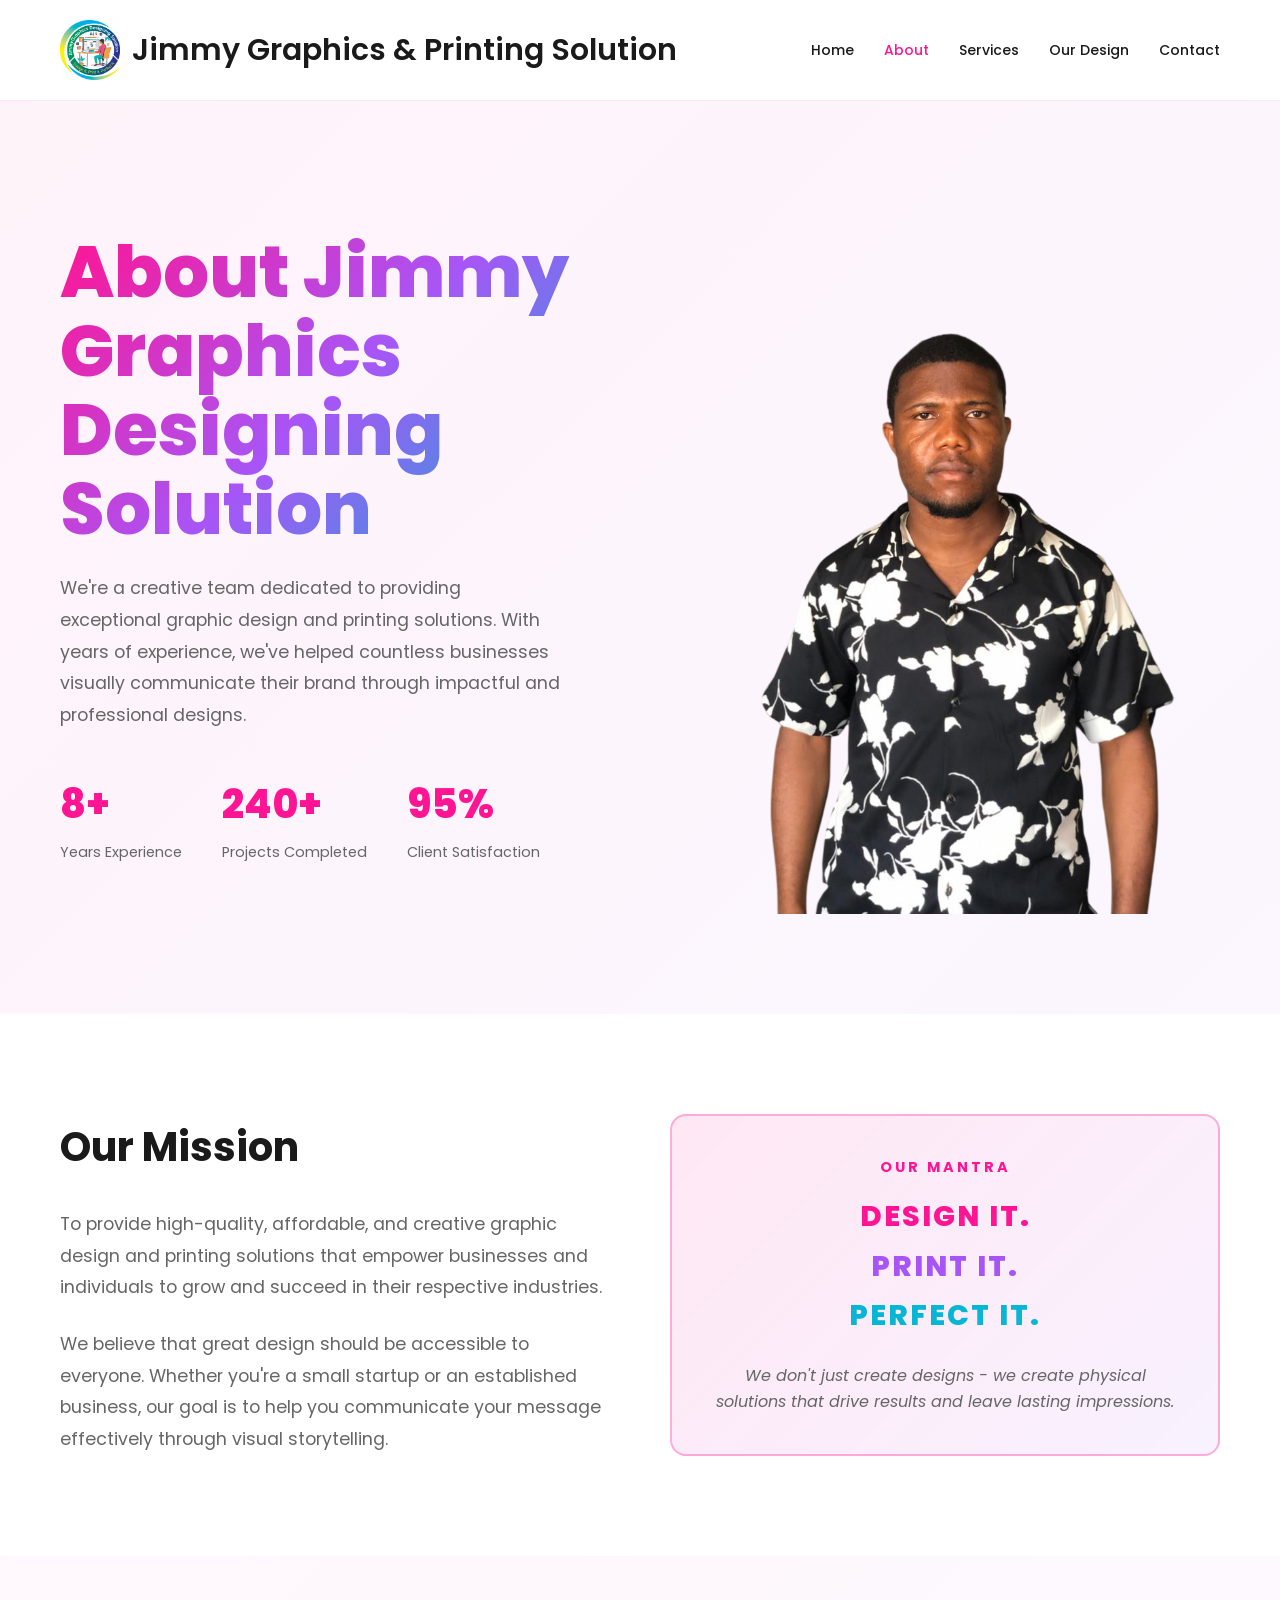
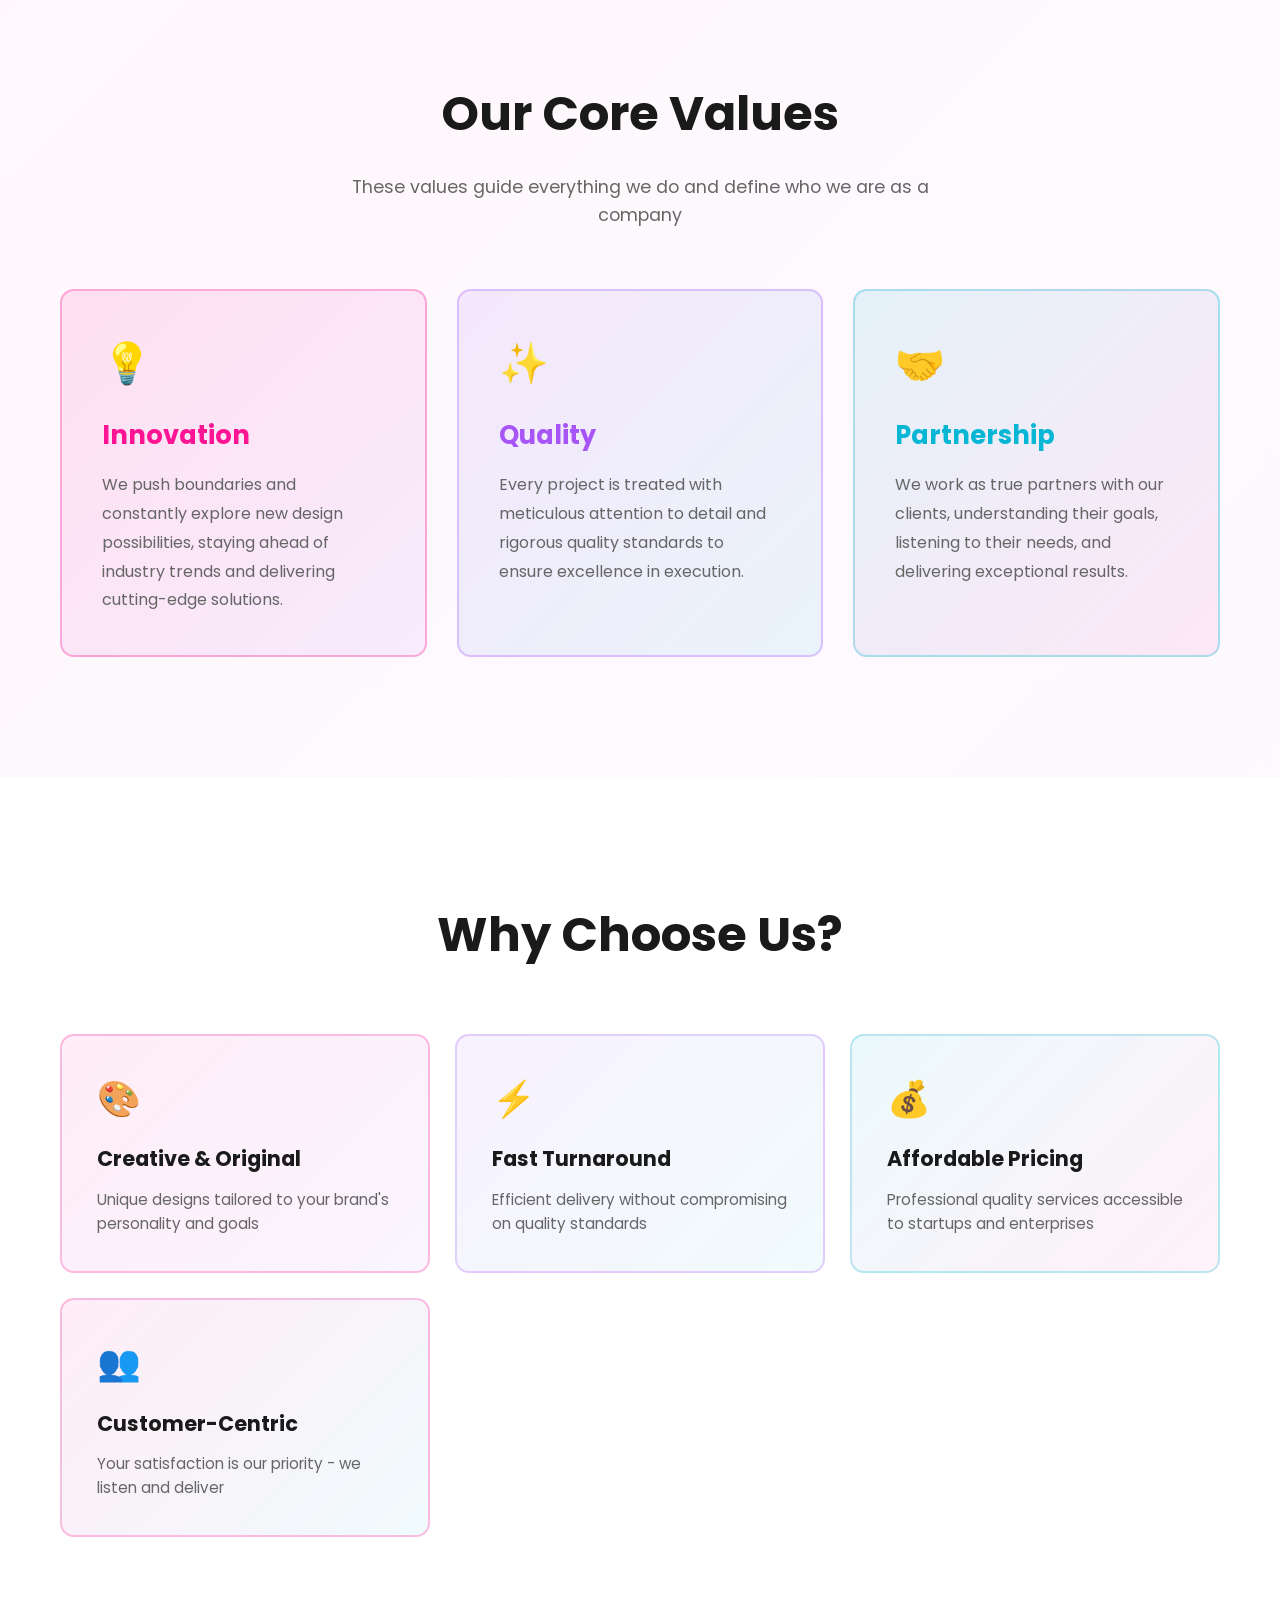
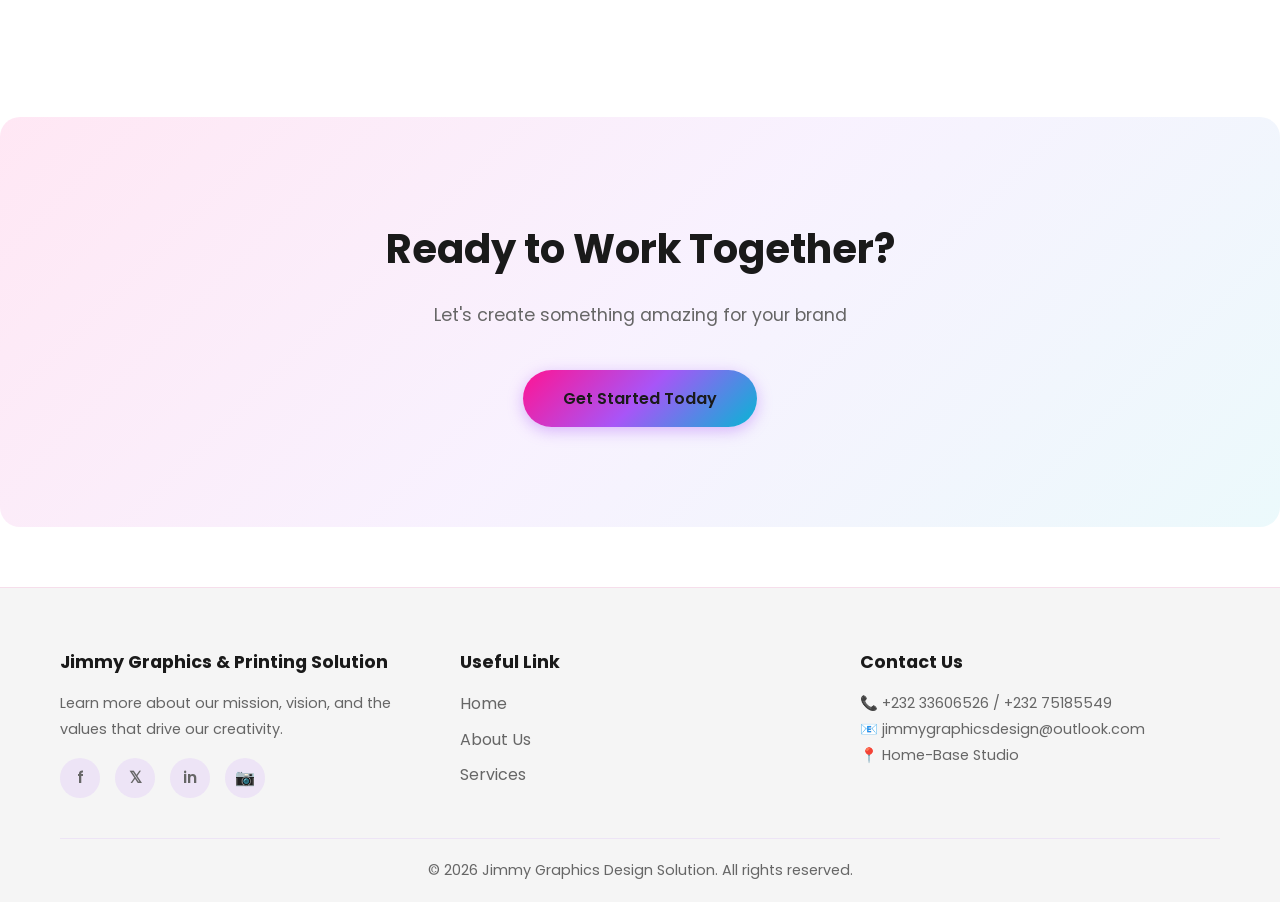
==== commit 487115c3: "update" ====
--- a/about.html
+++ b/about.html
@@ -13,7 +13,7 @@
         <div class="container nav-container">
             <div style="display: flex; align-items: center; gap: 12px;">
                 <a href="home.html" class="logo"><img src="images/Logo.jpeg" alt="Jimmy Graphics Designing Solution" style="height: 60px; width: auto;"></a>
-                <span style="font-weight: 600; font-size: 14px; color: var(--text-light);">Jimmy Graphics & Printing Solution</span>
+                <span style="font-weight: 600; font-size: 30px; color: var(--text-light);">Jimmy Graphics & Printing Solution</span>
             </div>
             <nav>
                 <ul class="nav-links">
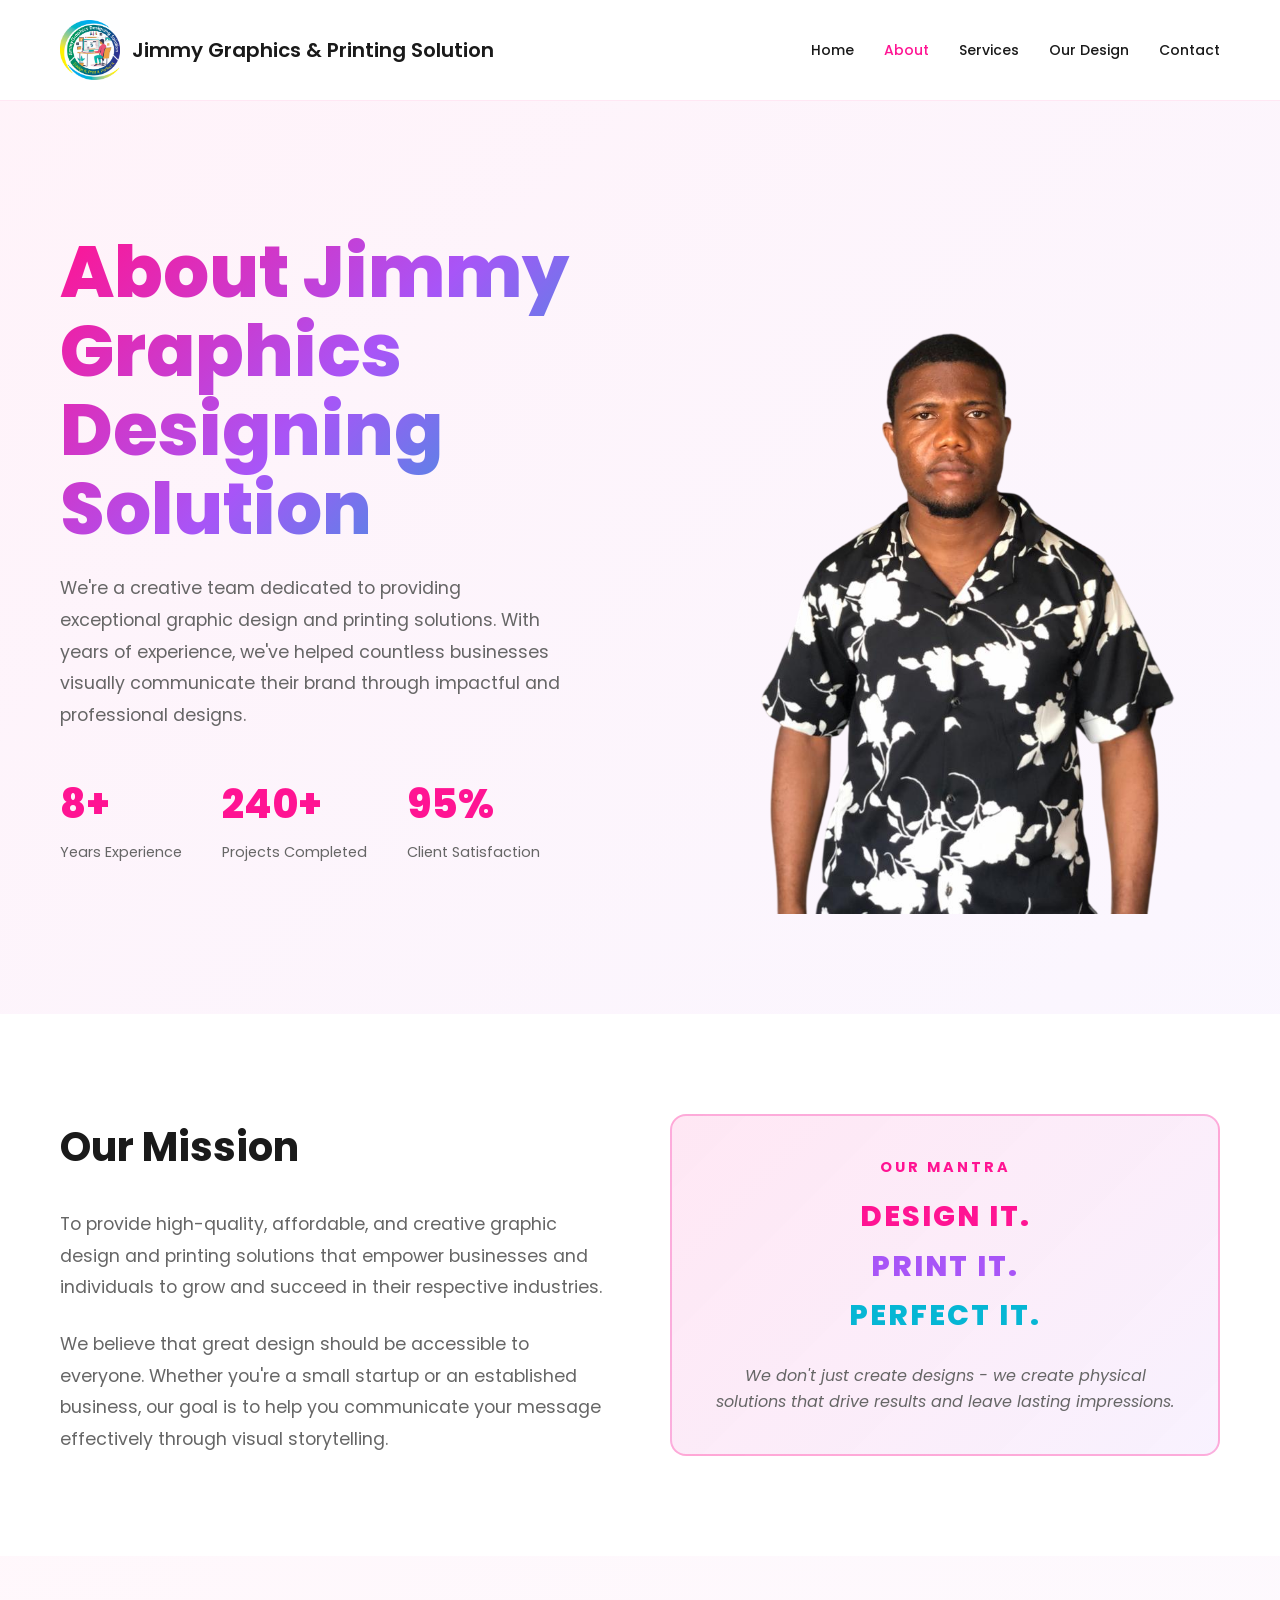
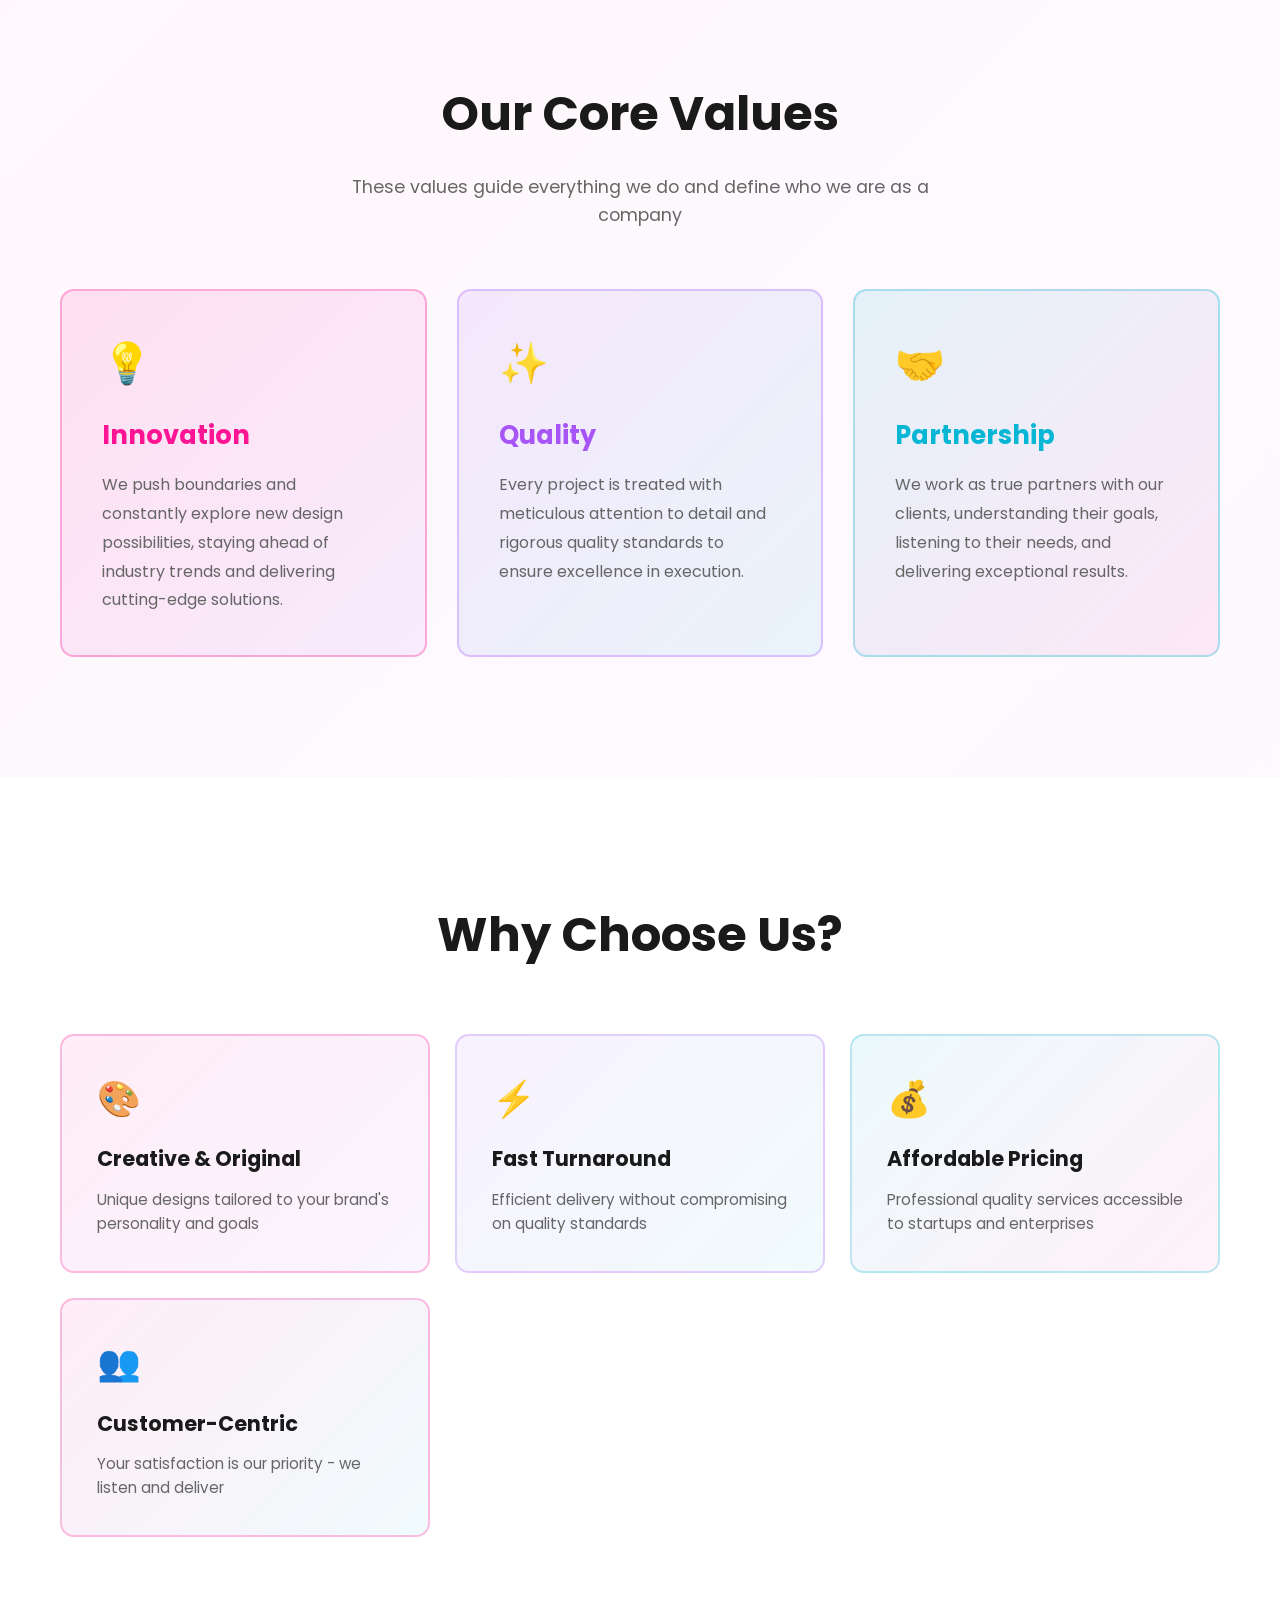
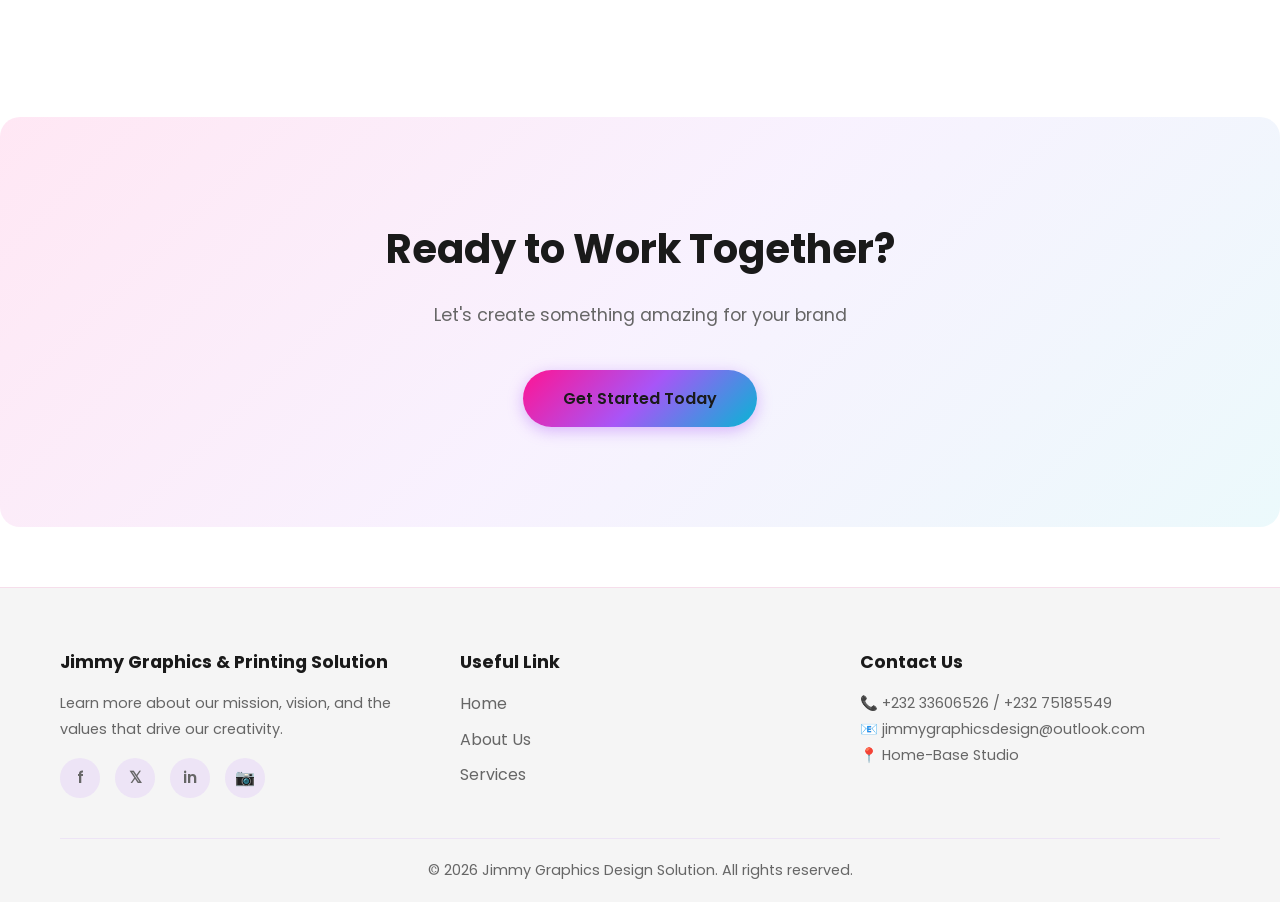
==== commit 2321bc22: "update" ====
--- a/about.html
+++ b/about.html
@@ -13,7 +13,7 @@
         <div class="container nav-container">
             <div style="display: flex; align-items: center; gap: 12px;">
                 <a href="home.html" class="logo"><img src="images/Logo.jpeg" alt="Jimmy Graphics Designing Solution" style="height: 60px; width: auto;"></a>
-                <span style="font-weight: 600; font-size: 30px; color: var(--text-light);">Jimmy Graphics & Printing Solution</span>
+                <span style="font-weight: 600; font-size: 20px; color: var(--text-light);">Jimmy Graphics & Printing Solution</span>
             </div>
             <nav>
                 <ul class="nav-links">
